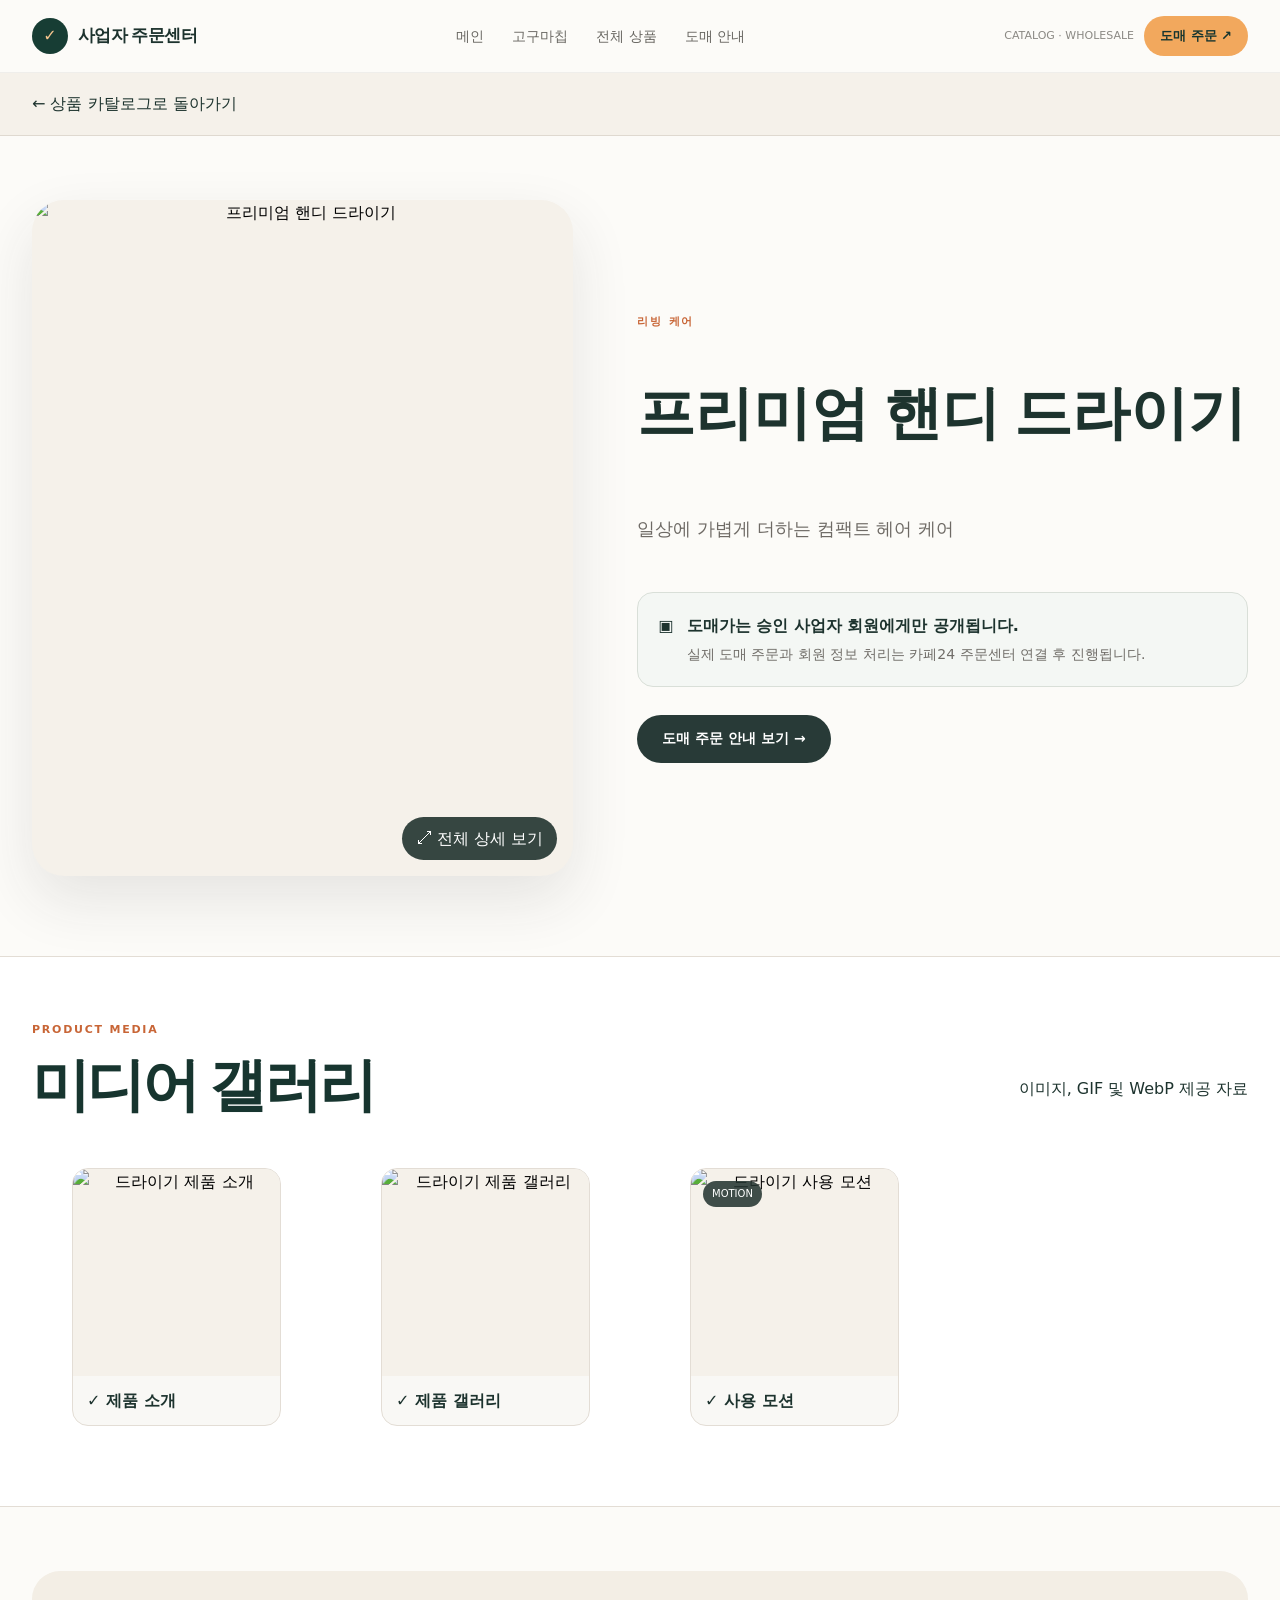
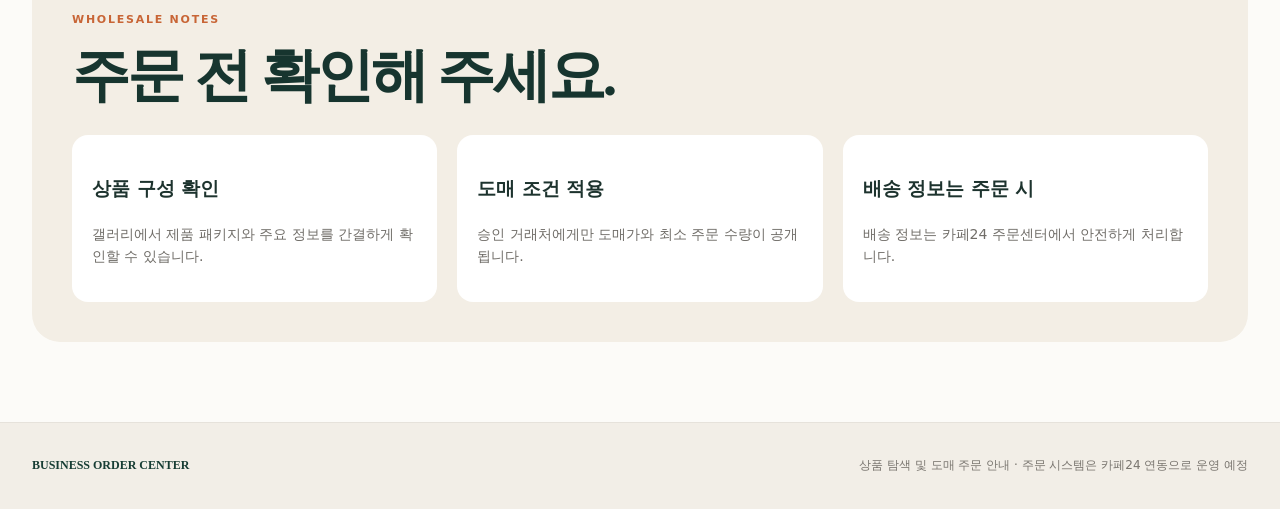
==== products/dryer/index.html @ e5b392dd "Add dryer catalog detail from supplied source" ====
<!doctype html><html lang="ko"><head><meta charset="utf-8"><meta name="viewport" content="width=device-width,initial-scale=1"><title>프리미엄 핸디 드라이기 · 사업자 주문센터</title><link rel="stylesheet" href="../../style.css"></head><body><header class="site-header"><div class="container head-row"><a class="brand" href="../../"><span class="brand-icon">✓</span><span class="brand-name">사업자 주문센터</span></a><nav class="nav"><a href="../../#hero">메인</a><a href="../../#sweet-potato">고구마칩</a><a href="../../#catalog">전체 상품</a><a href="../../#wholesale">도매 안내</a></nav><div class="head-side"><small>CATALOG · WHOLESALE</small><a class="pill" href="../../wholesale/">도매 주문 ↗</a></div><button class="menu-btn" data-menu>☰</button></div><div class="mobile-menu" data-mobile-menu><a href="../../#hero">메인</a><a href="../../#catalog">전체 상품</a><a href="../../wholesale/">도매 주문 안내</a></div></header><main><section class="backbar"><div class="container"><a href="../../">← 상품 카탈로그로 돌아가기</a></div></section><section class="container detail-hero"><button class="detail-main" data-preview="https://raw.githubusercontent.com/arttoy61-png/mojonine-korea/main/assets/dryer-main.jpg" data-label="프리미엄 핸디 드라이기 전체 상세"><img src="https://raw.githubusercontent.com/arttoy61-png/mojonine-korea/main/assets/dryer-main.jpg" alt="프리미엄 핸디 드라이기"><span class="expand">⤢ 전체 상세 보기</span></button><div class="detail-copy"><div class="kicker">리빙 케어</div><h1>프리미엄 핸디 드라이기</h1><p class="summary">일상에 가볍게 더하는 컴팩트 헤어 케어</p><div class="locked"><span>▣</span><div><b>도매가는 승인 사업자 회원에게만 공개됩니다.</b><p>실제 도매 주문과 회원 정보 처리는 카페24 주문센터 연결 후 진행됩니다.</p></div></div><a class="btn dark" style="margin-top:28px;align-self:flex-start" href="../../wholesale/">도매 주문 안내 보기 →</a></div></section><section class="media-section"><div class="container"><div class="media-head"><div><div class="kicker">PRODUCT MEDIA</div><h2>미디어 갤러리</h2></div><p>이미지, GIF 및 WebP 제공 자료</p></div><div class="media-grid"><figure class="media-card"><button class="media-button" data-preview="https://raw.githubusercontent.com/arttoy61-png/mojonine-korea/main/assets/dryer-main.jpg" data-label="드라이기 제품 소개"><img src="https://raw.githubusercontent.com/arttoy61-png/mojonine-korea/main/assets/dryer-main.jpg" alt="드라이기 제품 소개"></button><figcaption>✓ 제품 소개</figcaption></figure><figure class="media-card"><button class="media-button" data-preview="https://raw.githubusercontent.com/arttoy61-png/mojonine-korea/main/assets/dryer-media.jpg" data-label="드라이기 제품 갤러리"><img src="https://raw.githubusercontent.com/arttoy61-png/mojonine-korea/main/assets/dryer-media.jpg" alt="드라이기 제품 갤러리"></button><figcaption>✓ 제품 갤러리</figcaption></figure><figure class="media-card"><button class="media-button" data-preview="https://raw.githubusercontent.com/arttoy61-png/mojonine-korea/main/assets/dryer-media.jpg" data-label="드라이기 사용 모션"><img src="https://raw.githubusercontent.com/arttoy61-png/mojonine-korea/main/assets/dryer-media.jpg" alt="드라이기 사용 모션"><span class="motion">MOTION</span></button><figcaption>✓ 사용 모션</figcaption></figure></div></div></section><section class="notes"><div class="container"><div class="notes-box"><div class="kicker">WHOLESALE NOTES</div><h2>주문 전 확인해 주세요.</h2><div class="notes-grid"><div class="note"><h3>상품 구성 확인</h3><p>갤러리에서 제품 패키지와 주요 정보를 간결하게 확인할 수 있습니다.</p></div><div class="note"><h3>도매 조건 적용</h3><p>승인 거래처에게만 도매가와 최소 주문 수량이 공개됩니다.</p></div><div class="note"><h3>배송 정보는 주문 시</h3><p>배송 정보는 카페24 주문센터에서 안전하게 처리합니다.</p></div></div></div></div></section></main><footer><div class="container footer-row"><strong>BUSINESS ORDER CENTER</strong><span>상품 탐색 및 도매 주문 안내 · 주문 시스템은 카페24 연동으로 운영 예정</span></div></footer><div class="lightbox" data-lightbox><div class="lightbox-box"><div class="lightbox-head"><b data-lb-title>이미지 확대 보기</b><button class="lightbox-close" data-lb-close>×</button></div><div class="lightbox-body"><img src="" alt="확대 이미지"></div></div></div><script src="../../app.js"></script></body></html>
---- style.css ----
:root{--g:#173d34;--g2:#17352f;--c:#fcfbf8;--o:#f2a85d;--o2:#c86536;--line:#e3ddd5;--serif:"Noto Serif KR","Nanum Myeongjo",Georgia,serif;--sans:"Noto Sans KR",Pretendard,"Apple SD Gothic Neo",system-ui,sans-serif}*{box-sizing:border-box}html{scroll-behavior:smooth}body{margin:0;background:var(--c);color:#1d332e;font-family:var(--sans);line-height:1.6}body.lock{overflow:hidden}a{color:inherit;text-decoration:none}img{display:block;max-width:100%}button{font:inherit}.container{width:min(1280px,100%);margin:auto;padding:0 32px}.site-header{position:sticky;top:0;z-index:50;background:rgba(252,251,248,.96);backdrop-filter:blur(18px);border-bottom:1px solid rgba(0,0,0,.05)}.head-row{height:72px;display:flex;align-items:center;justify-content:space-between;gap:18px}.brand{display:flex;align-items:center;gap:10px}.brand-icon{width:36px;height:36px;border-radius:50%;display:grid;place-items:center;background:var(--g);color:#f5c58e;font-weight:900}.brand-name{font-family:var(--serif);font-size:17px;font-weight:800;letter-spacing:-.03em}.nav{display:flex;gap:28px}.nav a{font-size:14px;color:#696762}.nav a.active,.nav a:hover{color:var(--o2);font-weight:700}.head-side{display:flex;align-items:center;gap:10px}.head-side small{font-size:11px;color:#8b8984}.pill{display:inline-flex;align-items:center;justify-content:center;border-radius:999px;padding:10px 16px;background:var(--o);font-size:13px;font-weight:800;color:var(--g2)}.menu-btn{display:none;width:40px;height:40px;border-radius:50%;border:1px solid #ddd8d0;background:#fff;color:var(--g);font-size:20px}.mobile-menu{display:none;padding:16px 20px 22px;border-top:1px solid var(--line)}.mobile-menu.open{display:block}.mobile-menu a{display:block;padding:11px 12px;border-radius:12px}.mobile-menu .pill{margin-top:12px}.hero{position:relative;overflow:hidden;background:var(--g);color:#fff}.hero:before{content:"";position:absolute;inset:0;opacity:.55;background:radial-gradient(circle at 10% 18%,#d37d41 0,transparent 20%),radial-gradient(circle at 84% 70%,#739188 0,transparent 24%)}.hero-grid{position:relative;display:grid;grid-template-columns:.96fr 1.04fr;gap:32px;align-items:end;min-height:660px;padding-top:56px;padding-bottom:80px}.hero-copy{position:relative;z-index:2;padding-bottom:48px}.eyebrow{display:flex;align-items:center;gap:12px;color:#f2b86e;font-size:11px;font-weight:800;letter-spacing:.18em}.eyebrow:before{content:"";width:32px;height:1px;background:#f2b86e}.hero h1{margin:28px 0 0;font-family:var(--serif);font-size:clamp(54px,7vw,108px);line-height:.84;letter-spacing:-.07em;color:#fffaf2}.hero h1 em{font-weight:400;color:#f2b86e}.lead{max-width:460px;margin:30px 0 0;color:rgba(255,255,255,.72);font-size:16px;line-height:2}.hero-actions{display:flex;gap:12px;flex-wrap:wrap;margin-top:34px}.btn{height:48px;display:inline-flex;align-items:center;justify-content:center;gap:8px;border:1px solid transparent;border-radius:999px;padding:0 24px;font-size:14px;font-weight:800}.btn.orange{background:var(--o);color:var(--g2)}.btn.ghost{border-color:rgba(255,255,255,.22);color:#fff}.btn.dark{background:#283a37;color:#fff}.hero-number{display:flex;align-items:center;gap:16px;margin-top:48px;color:rgba(255,255,255,.6);font-size:12px}.hero-number b{font-family:var(--serif);font-size:30px;color:#f2b86e}.hero-media{position:relative;max-width:620px;width:100%;margin:0 auto -80px}.hero-frame{position:absolute;left:4%;top:7%;width:86%;height:80%;border:1px solid rgba(255,255,255,.2);border-radius:48px}.hero-card{position:relative;width:84%;margin-left:auto;padding:12px;background:#f5e1c8;border-radius:35px;overflow:hidden;box-shadow:0 32px 80px rgba(0,0,0,.26)}.hero-card img{width:100%;aspect-ratio:4/5;object-fit:cover;object-position:top;border-radius:27px}.today-lead{position:absolute;left:0;bottom:8%;max-width:180px;padding:16px;border:1px solid rgba(255,255,255,.2);border-radius:16px;background:rgba(36,82,73,.96)}.today-lead small{color:#f2b86e;font-size:10px;font-weight:800;letter-spacing:.14em}.today-lead b{display:block;margin-top:8px;font-family:var(--serif);font-size:18px;line-height:1.25}.section{padding:90px 0}.featured-grid{display:grid;grid-template-columns:.78fr 1.22fr;gap:40px;align-items:center}.kicker{font-size:11px;font-weight:800;letter-spacing:.16em;color:var(--o2)}h2{margin:16px 0 0;font-family:var(--serif);font-size:clamp(36px,4.8vw,58px);line-height:1.08;letter-spacing:-.05em;color:var(--g2)}.featured-grid h2 span{color:#d7793d}.text{max-width:430px;color:#706d68;line-height:1.85}.under-link{display:inline-block;margin-top:24px;border-bottom:1px solid var(--g);padding-bottom:2px;font-size:14px;font-weight:800}.featured-media{display:grid;grid-template-columns:1.1fr .9fr;gap:16px}.feature-photo{padding:12px;background:#f4e7d6;border-radius:27px}.feature-photo img{width:100%;aspect-ratio:4/5;object-fit:cover;border-radius:19px}.quote-card{min-height:260px;border-radius:27px;background:#f6c17d;padding:24px;display:flex;flex-direction:column;justify-content:space-between;color:var(--g2)}.quote-card b{font-family:var(--serif);font-size:28px;line-height:1.05}.quote-card p{font-size:12px}.marquee{overflow:hidden;background:var(--o);padding:14px 0;color:var(--g2)}.marquee div{width:max-content;white-space:nowrap;font-family:var(--serif);font-size:30px;font-weight:800;animation:run 22s linear infinite}@keyframes run{to{transform:translateX(-40%)}}.index-head{display:flex;justify-content:space-between;align-items:end;gap:30px;border-bottom:1px solid #dedad2;padding-bottom:30px}.index-head p{max-width:320px;color:#827e78;font-size:14px}.catalog-row{display:grid;grid-template-columns:110px 150px 1fr auto;gap:16px;align-items:center;border-bottom:1px solid #dedad2;padding:20px 12px}.catalog-row:hover{background:#f3eee6}.catalog-num{font-family:var(--serif);font-size:42px;color:var(--o2)}.catalog-row img{width:112px;height:112px;object-fit:contain;background:#f6f2eb;border-radius:12px;padding:8px}.catalog-row small{font-weight:800;color:var(--o2);letter-spacing:.12em}.catalog-row h3{margin:7px 0 0;font-family:var(--serif);font-size:25px}.catalog-row p{margin:3px 0 0;color:#77736e;font-size:14px}.catalog-row i{width:44px;height:44px;border:1px solid var(--g);border-radius:50%;display:grid;place-items:center;font-style:normal}.wholesale-wrap{padding-top:0}.wholesale-cta{display:grid;grid-template-columns:1fr auto;align-items:end;gap:30px;padding:48px;border-radius:32px;background:var(--g);color:#fff}.wholesale-cta h2{color:#fff}.wholesale-cta p{max-width:600px;color:rgba(255,255,255,.65)}.wholesale-cta .kicker{color:#f2b86e}.wholesale-hero{background:var(--g);color:#fffaf2}.wholesale-grid{display:grid;grid-template-columns:1.05fr .95fr;gap:40px;align-items:center;min-height:calc(100vh - 72px);padding-top:64px;padding-bottom:96px}.wholesale-grid h1{margin:18px 0 0;font-family:var(--serif);font-size:clamp(48px,6vw,80px);line-height:.96;letter-spacing:-.06em}.wholesale-grid h1 span{color:#f2b86e}.privacy-card{border-radius:32px;background:#f5eee5;color:var(--g2);padding:40px}.privacy-card h2{font-size:34px}.privacy-list{margin-top:28px;padding-top:22px;border-top:1px solid #d8cbbb}.privacy-list p{display:flex;gap:12px;color:#6f6a63}.privacy-list p:before{content:"✓";color:var(--o2);font-weight:900}.handoff{padding:88px 0}.handoff-grid{display:grid;grid-template-columns:1fr auto;gap:36px;align-items:end}.handoff p{max-width:760px;color:#6f6c66}.waiting{display:inline-flex;height:48px;align-items:center;border:1px solid var(--g);border-radius:999px;padding:0 20px}.backbar{border-bottom:1px solid #dfd9d0;background:#f5f1ea;padding:18px 0}.detail-hero{display:grid;grid-template-columns:.94fr 1.06fr;gap:64px;padding-top:64px;padding-bottom:80px}.detail-main{position:relative;width:100%;aspect-ratio:4/5;border:0;border-radius:32px;overflow:hidden;background:#f5f1ea;box-shadow:0 24px 60px rgba(43,50,47,.11);padding:0;cursor:zoom-in}.detail-main img{width:100%;height:100%;object-fit:cover}.expand{position:absolute;right:16px;bottom:16px;background:rgba(34,51,47,.9);color:#fff;border-radius:999px;padding:9px 14px}.detail-copy{display:flex;flex-direction:column;justify-content:center}.detail-copy h1{font-family:var(--serif);font-size:clamp(40px,5vw,58px);line-height:1.2}.summary{font-size:18px;color:#6e6a65}.locked{display:flex;gap:13px;margin-top:30px;border:1px solid #d9dfd8;background:#f4f7f4;border-radius:16px;padding:20px}.locked p{margin:5px 0 0;color:#706d68;font-size:14px}.media-section{border-block:1px solid var(--line);background:#fff;padding:64px 0}.media-head{display:flex;justify-content:space-between;align-items:end;margin-bottom:34px}.media-grid{display:grid;grid-template-columns:repeat(4,1fr);gap:20px}.media-card{overflow:hidden;border:1px solid var(--line);border-radius:16px;background:#f9f8f5}.media-button{position:relative;width:100%;aspect-ratio:1;border:0;padding:0;overflow:hidden;background:#f5f1ea}.media-button img{width:100%;height:100%;object-fit:cover}.motion{position:absolute;left:12px;top:12px;border-radius:999px;background:rgba(34,51,47,.86);color:#fff;padding:5px 9px;font-size:10px}.media-card figcaption{padding:12px 14px;font-weight:600}.notes{padding:64px 0 80px}.notes-box{border-radius:28px;background:#f3eee5;padding:40px}.notes-grid{display:grid;grid-template-columns:repeat(3,1fr);gap:20px;margin-top:28px}.note{background:#fff;border-radius:16px;padding:20px}.note p{color:#706d68;font-size:14px}.lightbox{position:fixed;inset:0;z-index:100;display:none;align-items:center;justify-content:center;background:rgba(19,35,31,.86);padding:20px}.lightbox.open{display:flex}.lightbox-box{display:flex;flex-direction:column;max-height:94vh;width:min(100%,1000px);background:var(--c);border-radius:16px;overflow:hidden}.lightbox-head{display:flex;justify-content:space-between;align-items:center;padding:12px 18px;border-bottom:1px solid var(--line)}.lightbox-close{width:36px;height:36px;border-radius:50%;border:1px solid var(--line);background:#fff}.lightbox-body{overflow:auto;background:#e9e5dc;padding:16px}.lightbox-body img{width:100%;height:auto;background:#fff}footer{background:#f2eee7;border-top:1px solid rgba(0,0,0,.05)}.footer-row{min-height:86px;display:flex;justify-content:space-between;align-items:center;gap:20px;color:#79756f;font-size:12px}.footer-row strong{font-family:var(--serif);color:var(--g)}@media(max-width:900px){.container{padding:0 24px}.nav,.head-side{display:none}.menu-btn{display:block}.hero-grid,.featured-grid,.wholesale-grid,.detail-hero,.handoff-grid{grid-template-columns:1fr}.hero-grid{min-height:auto;padding:52px 0 42px}.hero-copy{padding-bottom:0}.hero-media{margin:0 auto}.media-grid{grid-template-columns:repeat(2,1fr)}.notes-grid,.wholesale-cta{grid-template-columns:1fr}.catalog-row{grid-template-columns:80px 120px 1fr auto}}@media(max-width:600px){.container{padding:0 16px}.hero h1{font-size:54px}.section{padding:72px 0}.featured-media{gap:10px}.quote-card{min-height:210px;padding:18px}.index-head{flex-direction:column;align-items:start}.catalog-row{grid-template-columns:54px 84px 1fr 38px;padding:16px 0;gap:10px}.catalog-num{font-size:30px}.catalog-row img{width:78px;height:92px}.catalog-row h3{font-size:19px}.catalog-row p{display:none}.wholesale-cta{padding:28px}.wholesale-grid{min-height:auto}.privacy-card{padding:26px}.detail-hero{gap:34px;padding-top:36px}.detail-copy h1{font-size:40px}.media-grid{gap:12px}.notes-box{padding:24px}.footer-row{display:block;padding:28px 16px}}
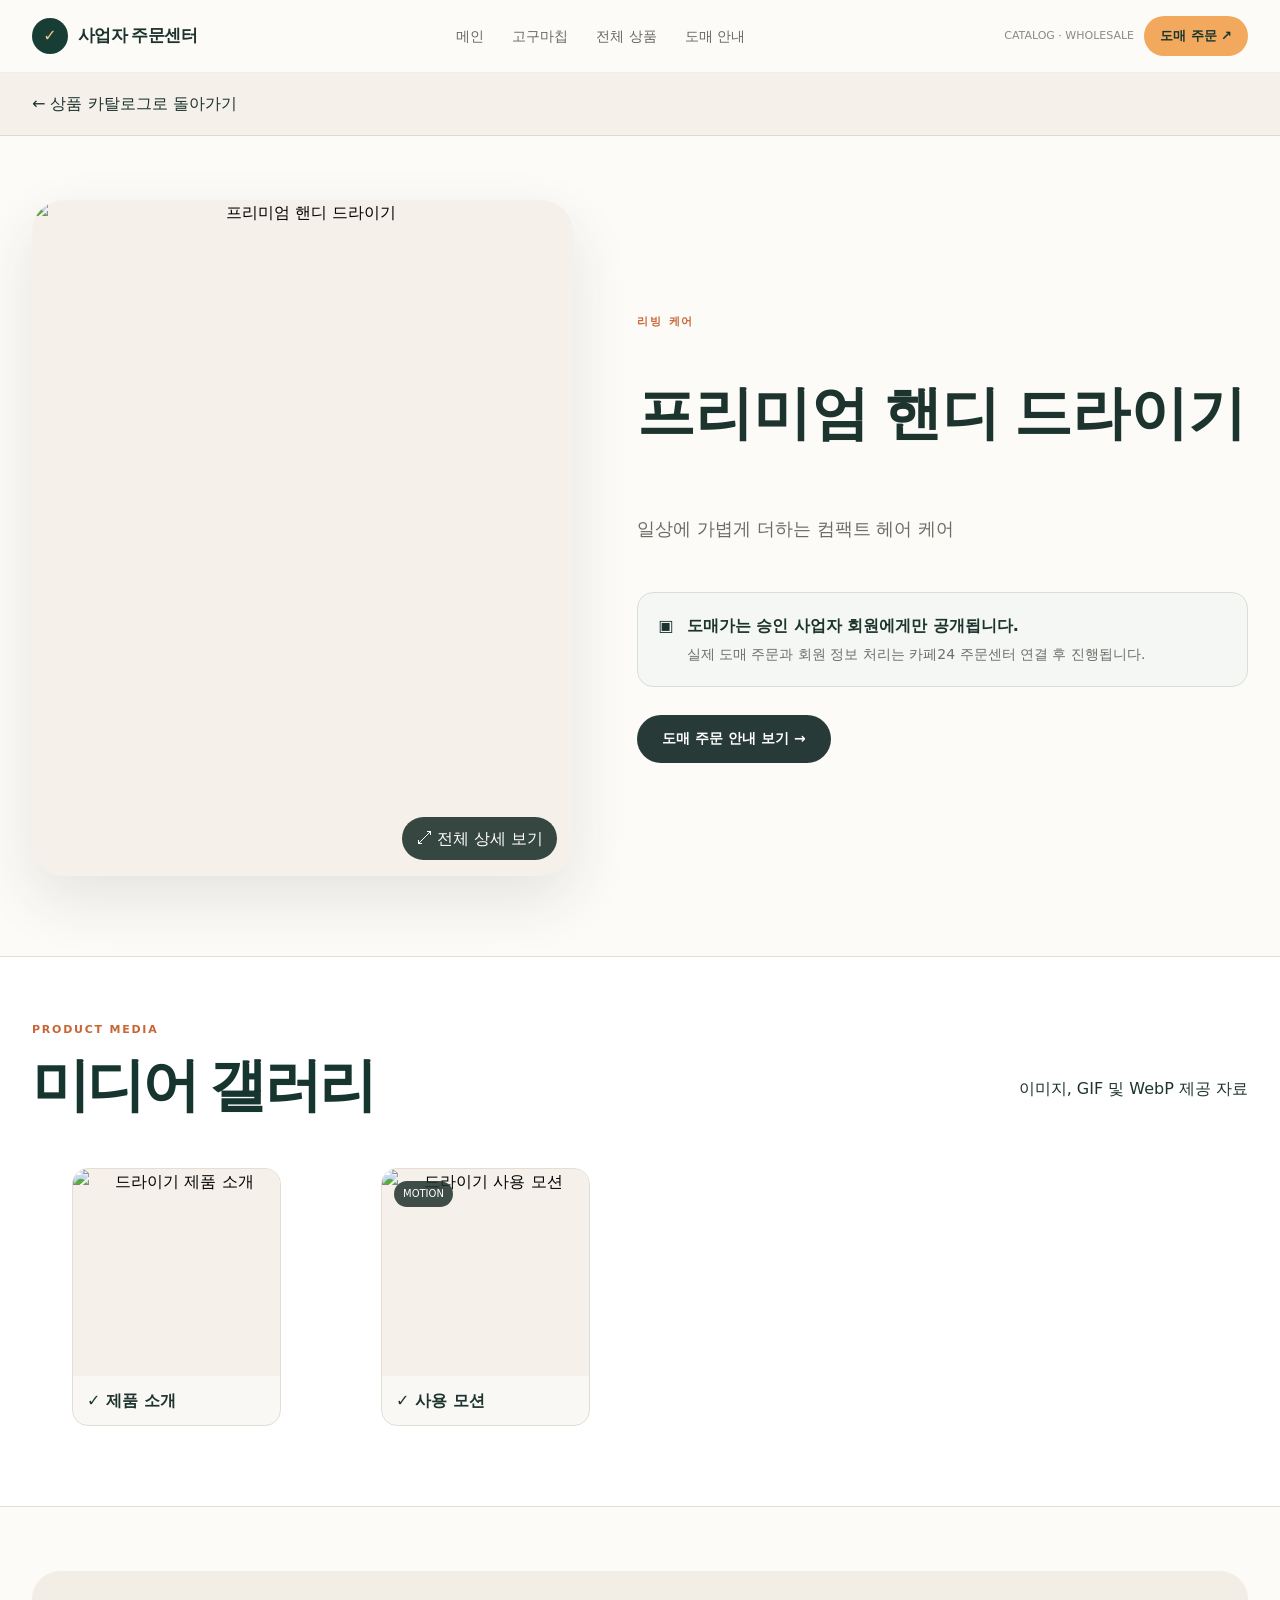
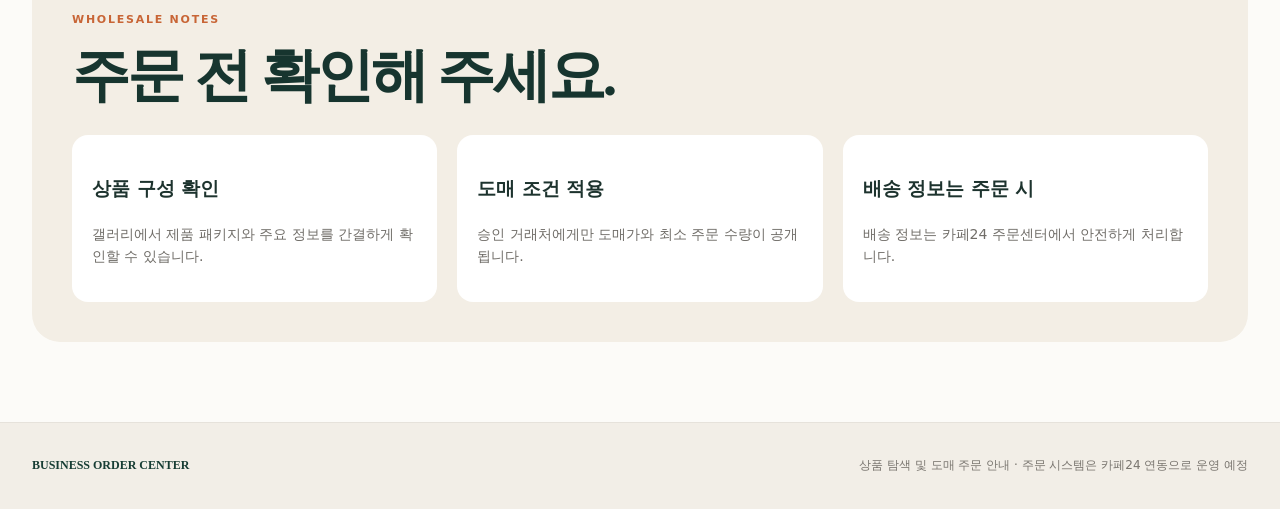
==== commit d0a3bc65: "Restore dryer source images" ====
--- a/products/dryer/index.html
+++ b/products/dryer/index.html
@@ -1 +1 @@
-<!doctype html><html lang="ko"><head><meta charset="utf-8"><meta name="viewport" content="width=device-width,initial-scale=1"><title>프리미엄 핸디 드라이기 · 사업자 주문센터</title><link rel="stylesheet" href="../../style.css"></head><body><header class="site-header"><div class="container head-row"><a class="brand" href="../../"><span class="brand-icon">✓</span><span class="brand-name">사업자 주문센터</span></a><nav class="nav"><a href="../../#hero">메인</a><a href="../../#sweet-potato">고구마칩</a><a href="../../#catalog">전체 상품</a><a href="../../#wholesale">도매 안내</a></nav><div class="head-side"><small>CATALOG · WHOLESALE</small><a class="pill" href="../../wholesale/">도매 주문 ↗</a></div><button class="menu-btn" data-menu>☰</button></div><div class="mobile-menu" data-mobile-menu><a href="../../#hero">메인</a><a href="../../#catalog">전체 상품</a><a href="../../wholesale/">도매 주문 안내</a></div></header><main><section class="backbar"><div class="container"><a href="../../">← 상품 카탈로그로 돌아가기</a></div></section><section class="container detail-hero"><button class="detail-main" data-preview="https://raw.githubusercontent.com/arttoy61-png/mojonine-korea/main/assets/dryer-main.jpg" data-label="프리미엄 핸디 드라이기 전체 상세"><img src="https://raw.githubusercontent.com/arttoy61-png/mojonine-korea/main/assets/dryer-main.jpg" alt="프리미엄 핸디 드라이기"><span class="expand">⤢ 전체 상세 보기</span></button><div class="detail-copy"><div class="kicker">리빙 케어</div><h1>프리미엄 핸디 드라이기</h1><p class="summary">일상에 가볍게 더하는 컴팩트 헤어 케어</p><div class="locked"><span>▣</span><div><b>도매가는 승인 사업자 회원에게만 공개됩니다.</b><p>실제 도매 주문과 회원 정보 처리는 카페24 주문센터 연결 후 진행됩니다.</p></div></div><a class="btn dark" style="margin-top:28px;align-self:flex-start" href="../../wholesale/">도매 주문 안내 보기 →</a></div></section><section class="media-section"><div class="container"><div class="media-head"><div><div class="kicker">PRODUCT MEDIA</div><h2>미디어 갤러리</h2></div><p>이미지, GIF 및 WebP 제공 자료</p></div><div class="media-grid"><figure class="media-card"><button class="media-button" data-preview="https://raw.githubusercontent.com/arttoy61-png/mojonine-korea/main/assets/dryer-main.jpg" data-label="드라이기 제품 소개"><img src="https://raw.githubusercontent.com/arttoy61-png/mojonine-korea/main/assets/dryer-main.jpg" alt="드라이기 제품 소개"></button><figcaption>✓ 제품 소개</figcaption></figure><figure class="media-card"><button class="media-button" data-preview="https://raw.githubusercontent.com/arttoy61-png/mojonine-korea/main/assets/dryer-media.jpg" data-label="드라이기 제품 갤러리"><img src="https://raw.githubusercontent.com/arttoy61-png/mojonine-korea/main/assets/dryer-media.jpg" alt="드라이기 제품 갤러리"></button><figcaption>✓ 제품 갤러리</figcaption></figure><figure class="media-card"><button class="media-button" data-preview="https://raw.githubusercontent.com/arttoy61-png/mojonine-korea/main/assets/dryer-media.jpg" data-label="드라이기 사용 모션"><img src="https://raw.githubusercontent.com/arttoy61-png/mojonine-korea/main/assets/dryer-media.jpg" alt="드라이기 사용 모션"><span class="motion">MOTION</span></button><figcaption>✓ 사용 모션</figcaption></figure></div></div></section><section class="notes"><div class="container"><div class="notes-box"><div class="kicker">WHOLESALE NOTES</div><h2>주문 전 확인해 주세요.</h2><div class="notes-grid"><div class="note"><h3>상품 구성 확인</h3><p>갤러리에서 제품 패키지와 주요 정보를 간결하게 확인할 수 있습니다.</p></div><div class="note"><h3>도매 조건 적용</h3><p>승인 거래처에게만 도매가와 최소 주문 수량이 공개됩니다.</p></div><div class="note"><h3>배송 정보는 주문 시</h3><p>배송 정보는 카페24 주문센터에서 안전하게 처리합니다.</p></div></div></div></div></section></main><footer><div class="container footer-row"><strong>BUSINESS ORDER CENTER</strong><span>상품 탐색 및 도매 주문 안내 · 주문 시스템은 카페24 연동으로 운영 예정</span></div></footer><div class="lightbox" data-lightbox><div class="lightbox-box"><div class="lightbox-head"><b data-lb-title>이미지 확대 보기</b><button class="lightbox-close" data-lb-close>×</button></div><div class="lightbox-body"><img src="" alt="확대 이미지"></div></div></div><script src="../../app.js"></script></body></html>+<!doctype html><html lang="ko"><head><meta charset="utf-8"><meta name="viewport" content="width=device-width,initial-scale=1"><title>프리미엄 핸디 드라이기 · 사업자 주문센터</title><link rel="stylesheet" href="../../style.css"></head><body><header class="site-header"><div class="container head-row"><a class="brand" href="../../"><span class="brand-icon">✓</span><span class="brand-name">사업자 주문센터</span></a><nav class="nav"><a href="../../#hero">메인</a><a href="../../#sweet-potato">고구마칩</a><a href="../../#catalog">전체 상품</a><a href="../../#wholesale">도매 안내</a></nav><div class="head-side"><small>CATALOG · WHOLESALE</small><a class="pill" href="../../wholesale/">도매 주문 ↗</a></div><button class="menu-btn" data-menu>☰</button></div><div class="mobile-menu" data-mobile-menu><a href="../../#hero">메인</a><a href="../../#catalog">전체 상품</a><a href="../../wholesale/">도매 주문 안내</a></div></header><main><section class="backbar"><div class="container"><a href="../../">← 상품 카탈로그로 돌아가기</a></div></section><section class="container detail-hero"><button class="detail-main" data-preview="https://b2bwholesale-4grgrkd4.manus.space/manus-storage/dryer-detail_204aba40.jpg" data-label="프리미엄 핸디 드라이기 전체 상세"><img src="https://b2bwholesale-4grgrkd4.manus.space/manus-storage/dryer-hero_b5757a93.jpg" alt="프리미엄 핸디 드라이기"><span class="expand">⤢ 전체 상세 보기</span></button><div class="detail-copy"><div class="kicker">리빙 케어</div><h1>프리미엄 핸디 드라이기</h1><p class="summary">일상에 가볍게 더하는 컴팩트 헤어 케어</p><div class="locked"><span>▣</span><div><b>도매가는 승인 사업자 회원에게만 공개됩니다.</b><p>실제 도매 주문과 회원 정보 처리는 카페24 주문센터 연결 후 진행됩니다.</p></div></div><a class="btn dark" style="margin-top:28px;align-self:flex-start" href="../../wholesale/">도매 주문 안내 보기 →</a></div></section><section class="media-section"><div class="container"><div class="media-head"><div><div class="kicker">PRODUCT MEDIA</div><h2>미디어 갤러리</h2></div><p>이미지, GIF 및 WebP 제공 자료</p></div><div class="media-grid"><figure class="media-card"><button class="media-button" data-preview="https://b2bwholesale-4grgrkd4.manus.space/manus-storage/dryer-hero_b5757a93.jpg" data-label="드라이기 제품 소개"><img src="https://b2bwholesale-4grgrkd4.manus.space/manus-storage/dryer-hero_b5757a93.jpg" alt="드라이기 제품 소개"></button><figcaption>✓ 제품 소개</figcaption></figure><figure class="media-card"><button class="media-button" data-preview="https://b2bwholesale-4grgrkd4.manus.space/manus-storage/dryer-motion_64d0502c.gif" data-label="드라이기 사용 모션"><img src="https://b2bwholesale-4grgrkd4.manus.space/manus-storage/dryer-motion_64d0502c.gif" alt="드라이기 사용 모션"><span class="motion">MOTION</span></button><figcaption>✓ 사용 모션</figcaption></figure></div></div></section><section class="notes"><div class="container"><div class="notes-box"><div class="kicker">WHOLESALE NOTES</div><h2>주문 전 확인해 주세요.</h2><div class="notes-grid"><div class="note"><h3>상품 구성 확인</h3><p>갤러리에서 제품 패키지와 주요 정보를 간결하게 확인할 수 있습니다.</p></div><div class="note"><h3>도매 조건 적용</h3><p>승인 거래처에게만 도매가와 최소 주문 수량이 공개됩니다.</p></div><div class="note"><h3>배송 정보는 주문 시</h3><p>배송 정보는 카페24 주문센터에서 안전하게 처리합니다.</p></div></div></div></div></section></main><footer><div class="container footer-row"><strong>BUSINESS ORDER CENTER</strong><span>상품 탐색 및 도매 주문 안내 · 주문 시스템은 카페24 연동으로 운영 예정</span></div></footer><div class="lightbox" data-lightbox><div class="lightbox-box"><div class="lightbox-head"><b data-lb-title>이미지 확대 보기</b><button class="lightbox-close" data-lb-close>×</button></div><div class="lightbox-body"><img src="" alt="확대 이미지"></div></div></div><script src="../../app.js"></script></body></html>
